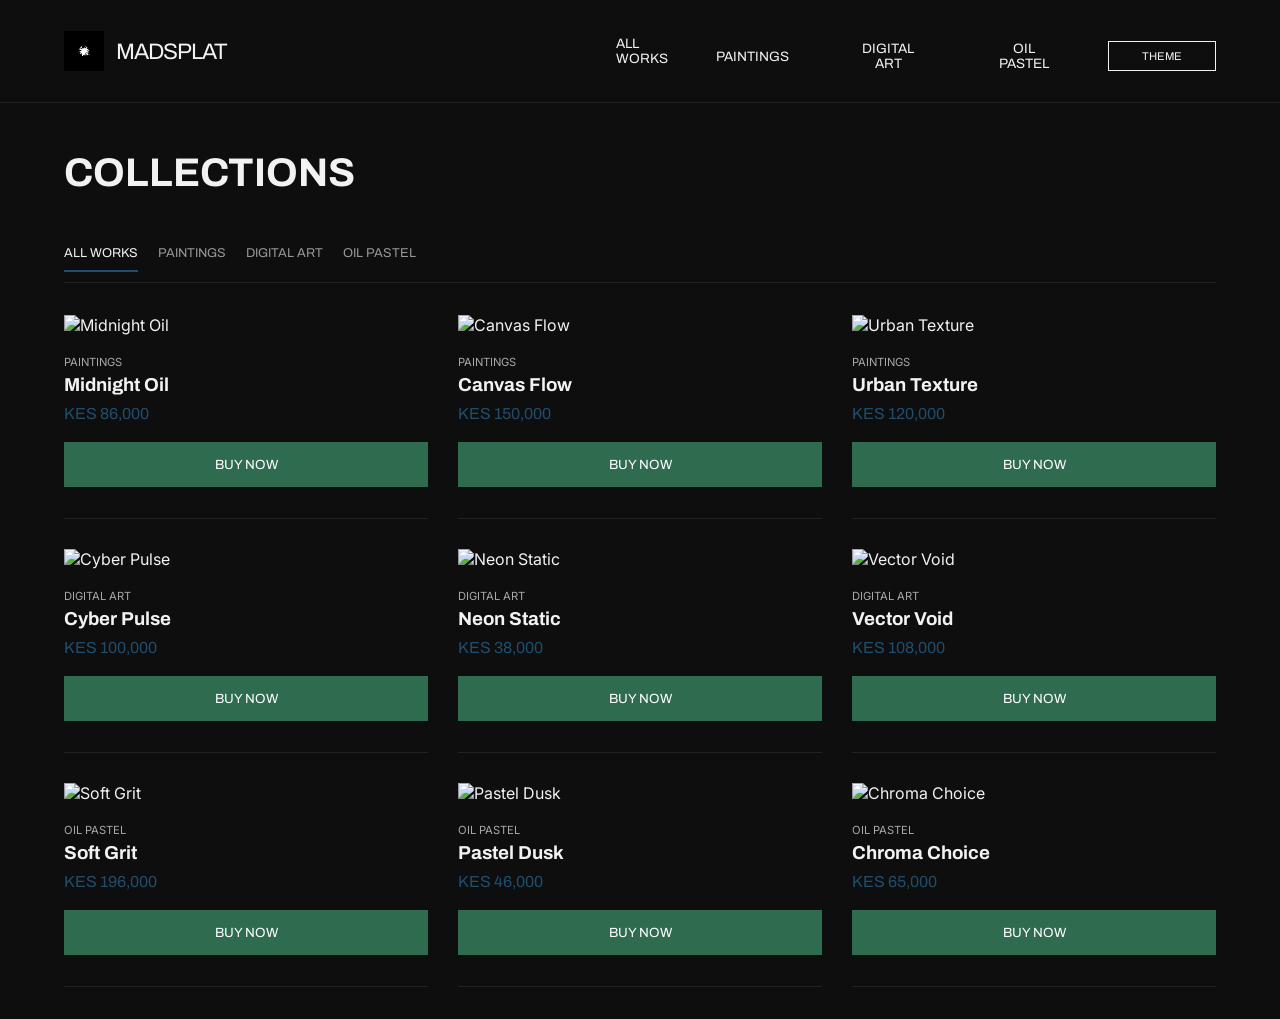
==== index.html @ 05aaa293 "Add files via upload" ====
<!DOCTYPE html>
<html lang="en" data-theme="dark">
  <head>
    <meta charset="UTF-8" />
    <meta name="viewport" content="width=device-width, initial-scale=1.0" />
    <title>Madsplat | Art</title>
    <link rel="stylesheet" href="css/style.css" />
  </head>
  <body>
    <nav>
      <div class="nav-container">
        <div class="branding">
          <img src="logo.png" alt="Madsplat" class="nav-logo" />
          <span class="brand-name">Madsplat</span>
        </div>

        <div class="hamburger" id="hamburger">
          <span class="bar"></span><span class="bar"></span
          ><span class="bar"></span>
        </div>

        <div class="nav-menu" id="nav-menu">
          <a href="index.html" class="nav-item">All Works</a>
          <button
            class="nav-item nav-cat"
            data-cat="Paintings"
            style="background: none; border: none; cursor: pointer"
          >
            Paintings
          </button>
          <button
            class="nav-item nav-cat"
            data-cat="Digital Art"
            style="background: none; border: none; cursor: pointer"
          >
            Digital Art
          </button>
          <button
            class="nav-item nav-cat"
            data-cat="Oil Pastel"
            style="background: none; border: none; cursor: pointer"
          >
            Oil Pastel
          </button>
          <button id="theme-toggle" class="theme-btn">Theme</button>
        </div>
      </div>
    </nav>

    <header style="padding: 3rem 5% 0 5%">
      <h2
        style="
          font-family: var(--font-heading);
          text-transform: uppercase;
          font-size: 2.5rem;
          margin: 0;
        "
      >
        Collections
      </h2>

      <div
        class="tab-bar"
        style="
          display: flex;
          gap: 20px;
          margin-top: 2rem;
          border-bottom: 1px solid var(--divider);
          overflow-x: auto;
          padding-bottom: 10px;
        "
      >
        <button
          class="tab-btn active"
          onclick="renderGallery('All')"
          style="
            width: auto;
            background: none;
            color: inherit;
            border-bottom: 2px solid var(--accent-blue);
          "
        >
          All Works
        </button>
        <button
          class="tab-btn"
          onclick="renderGallery('Paintings')"
          style="width: auto; background: none; color: inherit"
        >
          Paintings
        </button>
        <button
          class="tab-btn"
          onclick="renderGallery('Digital Art')"
          style="width: auto; background: none; color: inherit"
        >
          Digital Art
        </button>
        <button
          class="tab-btn"
          onclick="renderGallery('Oil Pastel')"
          style="width: auto; background: none; color: inherit"
        >
          Oil Pastel
        </button>
      </div>
    </header>

    <main id="gallery-grid" class="grid-container"></main>

    <script src="js/theme.js"></script>
    <script src="js/app.js"></script>
  </body>
</html>
---- css/style.css ----
@import url("https://fonts.googleapis.com/css2?family=Archivo:wght@700;900&family=Inter:wght@300;400;600&display=swap");

:root {
  --bg: #0e0e0e;
  --text-main: #f2f2f2;
  --text-sub: #a8a8a8;
  --accent-blue: #1f4e6d;
  --accent-alt: #822659;
  --cta: #2e6b4f;
  --divider: #222222;
  --font-heading: "Archivo", sans-serif;
  --font-body: "Inter", sans-serif;
}

[data-theme="light"] {
  --bg: #fafafa;
  --text-main: #121212;
  --text-sub: #555555;
  --divider: #e0e0e0;
}

* {
  box-sizing: border-box;
  border-radius: 0 !important;
}
body {
  background: var(--bg);
  color: var(--text-main);
  font-family: var(--font-body);
  margin: 0;
  overflow-x: hidden;
  transition: background 0.3s;
}

/* Navigation */
nav {
  border-bottom: 1px solid var(--divider);
  padding: 1rem 5%;
  position: sticky;
  top: 0;
  background: var(--bg);
  z-index: 1000;
}
.nav-container {
  display: flex;
  justify-content: space-between;
  align-items: center;
  max-width: 1400px;
  margin: 0 auto;
}
.branding {
  display: flex;
  align-items: center;
  gap: 12px;
}
.nav-logo {
  width: 40px;
  height: 40px;
  object-fit: contain;
  background: #000;
  padding: 2px;
}
.brand-name {
  font-family: var(--font-heading);
  font-size: 1.4rem;
  text-transform: uppercase;
  letter-spacing: -1px;
}

/* Hamburger */
.hamburger {
  display: none;
  cursor: pointer;
  flex-direction: column;
  gap: 5px;
  z-index: 1100;
}
.bar {
  width: 25px;
  height: 2px;
  background: var(--text-main);
  transition: 0.3s;
}

.nav-menu {
  display: flex;
  align-items: center;
  gap: 2rem;
}
.nav-item {
  text-decoration: none;
  color: var(--text-main);
  font-family: var(--font-heading);
  text-transform: uppercase;
  font-size: 0.85rem;
}
.theme-btn {
  background: transparent;
  border: 1px solid var(--text-main);
  color: var(--text-main);
  padding: 8px 16px;
  cursor: pointer;
  font-family: var(--font-heading);
  text-transform: uppercase;
  font-size: 0.7rem;
}

@media (max-width: 768px) {
  .hamburger {
    display: flex;
  }
  .nav-menu {
    position: fixed;
    top: 0;
    left: -100%;
    width: 80%;
    height: 100vh;
    background: var(--bg);
    flex-direction: column;
    padding: 100px 2rem;
    transition: 0.4s;
    border-right: 1px solid var(--divider);
  }
  .nav-menu.active {
    left: 0;
  }
  .hamburger.active .bar:nth-child(1) {
    transform: translateY(7px) rotate(45deg);
  }
  .hamburger.active .bar:nth-child(2) {
    opacity: 0;
  }
  .hamburger.active .bar:nth-child(3) {
    transform: translateY(-7px) rotate(-45deg);
  }
}

/* Gallery & Cards */
.grid-container {
  display: grid;
  grid-template-columns: repeat(auto-fill, minmax(280px, 1fr));
  gap: 30px;
  padding: 2rem 5%;
}
.art-card {
  border-bottom: 1px solid var(--divider);
  padding-bottom: 1rem;
}
.art-card img {
  width: 100%;
  aspect-ratio: 1/1;
  object-fit: cover;
}
.price {
  font-family: var(--font-heading);
  color: var(--accent-blue);
  display: block;
  margin: 10px 0;
}

/* UI Components */
.panel {
  max-width: 600px;
  margin: 3rem auto;
  padding: 2rem;
  border: 1px solid var(--divider);
}
button {
  width: 100%;
  background: var(--cta);
  color: white;
  border: none;
  padding: 15px;
  font-family: var(--font-heading);
  text-transform: uppercase;
  cursor: pointer;
  margin-top: 10px;
}
input {
  width: 100%;
  background: transparent;
  border: 1px solid var(--divider);
  color: var(--text-main);
  padding: 12px;
  margin-bottom: 15px;
}

.tab-btn {
  font-family: var(--font-heading);
  text-transform: uppercase;
  font-size: 0.8rem;
  padding: 10px 0;
  cursor: pointer;
  border: none;
  border-bottom: 2px solid transparent;
  opacity: 0.6;
  transition: 0.3s;
}

.tab-btn:hover,
.tab-btn.active {
  opacity: 1;
  border-bottom: 2px solid var(--accent-blue);
  text-decoration: none; /* Override default button hover */
}
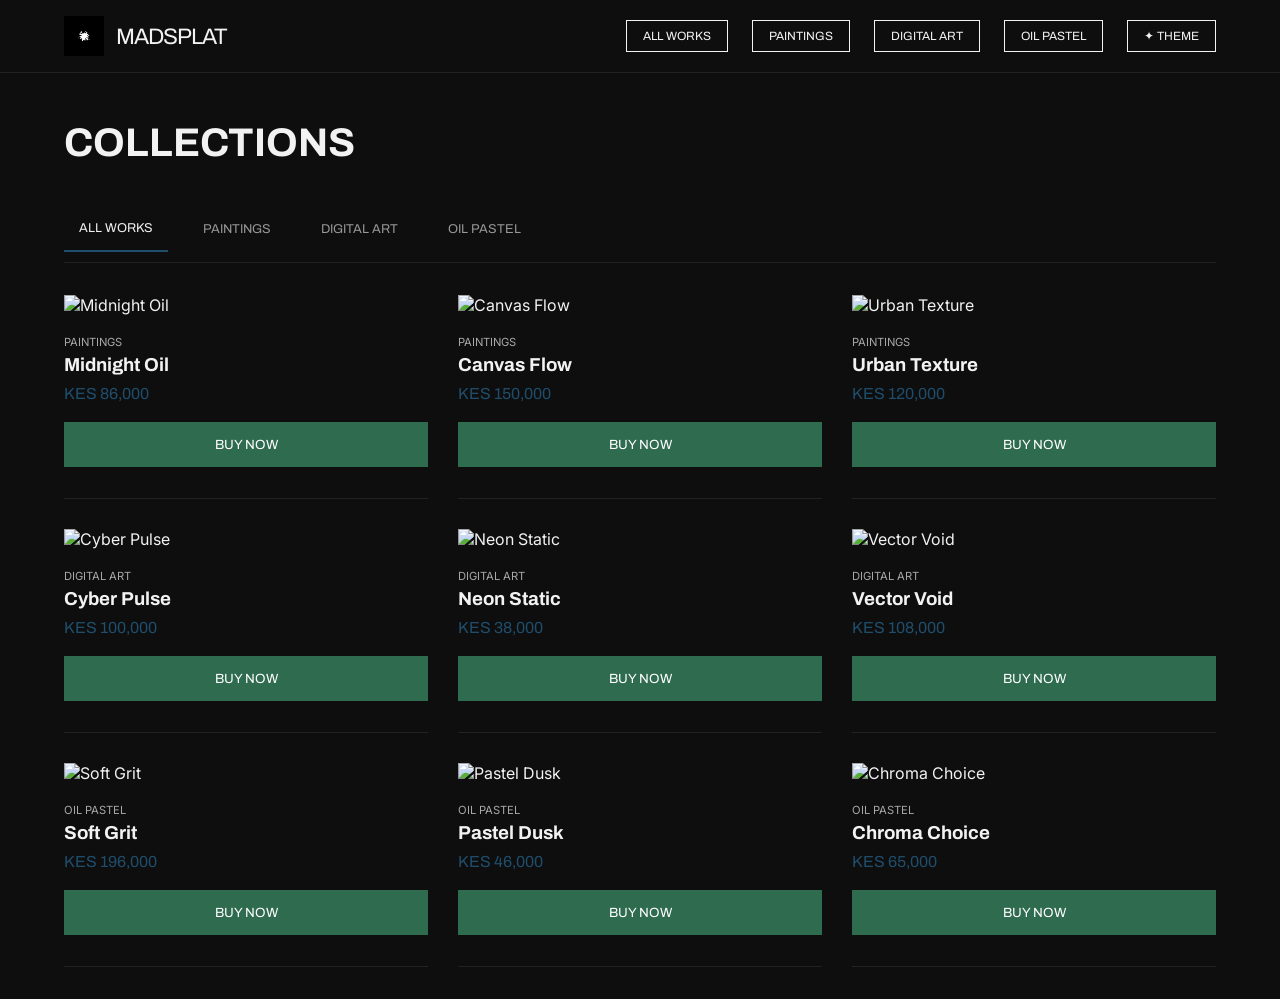
==== commit 0a0c8507: "Add files via upload" ====
--- a/index.html
+++ b/index.html
@@ -42,7 +42,7 @@
           >
             Oil Pastel
           </button>
-          <button id="theme-toggle" class="theme-btn">Theme</button>
+          <button id="theme-toggle" class="theme-btn">✦ Theme</button>
         </div>
       </div>
     </nav>
--- a/css/style.css
+++ b/css/style.css
@@ -23,6 +23,7 @@
   box-sizing: border-box;
   border-radius: 0 !important;
 }
+
 body {
   background: var(--bg);
   color: var(--text-main);
@@ -32,7 +33,7 @@
   transition: background 0.3s;
 }
 
-/* Navigation */
+/* --- Navigation & Layout --- */
 nav {
   border-bottom: 1px solid var(--divider);
   padding: 1rem 5%;
@@ -41,6 +42,7 @@
   background: var(--bg);
   z-index: 1000;
 }
+
 .nav-container {
   display: flex;
   justify-content: space-between;
@@ -48,11 +50,13 @@
   max-width: 1400px;
   margin: 0 auto;
 }
+
 .branding {
   display: flex;
   align-items: center;
   gap: 12px;
 }
+
 .nav-logo {
   width: 40px;
   height: 40px;
@@ -60,6 +64,7 @@
   background: #000;
   padding: 2px;
 }
+
 .brand-name {
   font-family: var(--font-heading);
   font-size: 1.4rem;
@@ -67,7 +72,46 @@
   letter-spacing: -1px;
 }
 
-/* Hamburger */
+.nav-menu {
+  display: flex;
+  align-items: center;
+  gap: 1.5rem;
+}
+
+/* --- Universal Button Styling (The Bordered Look) --- */
+/* This applies to Nav Items, Admin Tabs, and the Theme Button */
+.nav-item,
+.admin-tab,
+.theme-btn,
+.nav-menu button {
+  background: transparent !important;
+  border: 1px solid var(--text-main) !important;
+  color: var(--text-main) !important;
+  padding: 8px 16px;
+  cursor: pointer;
+  font-family: var(--font-heading);
+  text-transform: uppercase;
+  font-size: 0.75rem;
+  text-decoration: none;
+  display: inline-block;
+  transition: all 0.3s ease;
+}
+
+.nav-item:hover,
+.admin-tab:hover,
+.theme-btn:hover,
+.nav-menu button:hover {
+  background: rgba(255, 255, 255, 0.05) !important;
+  border-color: var(--accent-blue) !important;
+}
+
+/* Log-out Button Specific (Bordered with Alt Color) */
+button[onclick="logout()"] {
+  border-color: var(--accent-alt) !important;
+  color: var(--accent-alt) !important;
+}
+
+/* --- Hamburger Menu --- */
 .hamburger {
   display: none;
   cursor: pointer;
@@ -75,34 +119,12 @@
   gap: 5px;
   z-index: 1100;
 }
+
 .bar {
   width: 25px;
   height: 2px;
   background: var(--text-main);
   transition: 0.3s;
-}
-
-.nav-menu {
-  display: flex;
-  align-items: center;
-  gap: 2rem;
-}
-.nav-item {
-  text-decoration: none;
-  color: var(--text-main);
-  font-family: var(--font-heading);
-  text-transform: uppercase;
-  font-size: 0.85rem;
-}
-.theme-btn {
-  background: transparent;
-  border: 1px solid var(--text-main);
-  color: var(--text-main);
-  padding: 8px 16px;
-  cursor: pointer;
-  font-family: var(--font-heading);
-  text-transform: uppercase;
-  font-size: 0.7rem;
 }
 
 @media (max-width: 768px) {
@@ -120,6 +142,7 @@
     padding: 100px 2rem;
     transition: 0.4s;
     border-right: 1px solid var(--divider);
+    gap: 2rem; /* Spacing for vertical menu */
   }
   .nav-menu.active {
     left: 0;
@@ -133,24 +156,32 @@
   .hamburger.active .bar:nth-child(3) {
     transform: translateY(-7px) rotate(-45deg);
   }
-}
-
-/* Gallery & Cards */
+  .nav-menu .nav-item,
+  .nav-menu button {
+    width: 100%;
+    text-align: center;
+  }
+}
+
+/* --- Gallery & Cards --- */
 .grid-container {
   display: grid;
   grid-template-columns: repeat(auto-fill, minmax(280px, 1fr));
   gap: 30px;
   padding: 2rem 5%;
 }
+
 .art-card {
   border-bottom: 1px solid var(--divider);
   padding-bottom: 1rem;
 }
+
 .art-card img {
   width: 100%;
   aspect-ratio: 1/1;
   object-fit: cover;
 }
+
 .price {
   font-family: var(--font-heading);
   color: var(--accent-blue);
@@ -158,14 +189,16 @@
   margin: 10px 0;
 }
 
-/* UI Components */
+/* --- Forms & Panels --- */
 .panel {
   max-width: 600px;
   margin: 3rem auto;
   padding: 2rem;
   border: 1px solid var(--divider);
 }
-button {
+
+/* General Action Buttons (Buy Now, Login, etc) */
+button:not(.nav-item):not(.admin-tab):not(.theme-btn) {
   width: 100%;
   background: var(--cta);
   color: white;
@@ -176,6 +209,7 @@
   cursor: pointer;
   margin-top: 10px;
 }
+
 input {
   width: 100%;
   background: transparent;
@@ -185,6 +219,7 @@
   margin-bottom: 15px;
 }
 
+/* --- Tab Buttons (Internal Section Switching) --- */
 .tab-btn {
   font-family: var(--font-heading);
   text-transform: uppercase;
@@ -195,11 +230,12 @@
   border-bottom: 2px solid transparent;
   opacity: 0.6;
   transition: 0.3s;
+  background: transparent;
+  color: var(--text-main);
 }
 
 .tab-btn:hover,
 .tab-btn.active {
   opacity: 1;
   border-bottom: 2px solid var(--accent-blue);
-  text-decoration: none; /* Override default button hover */
-}
+}
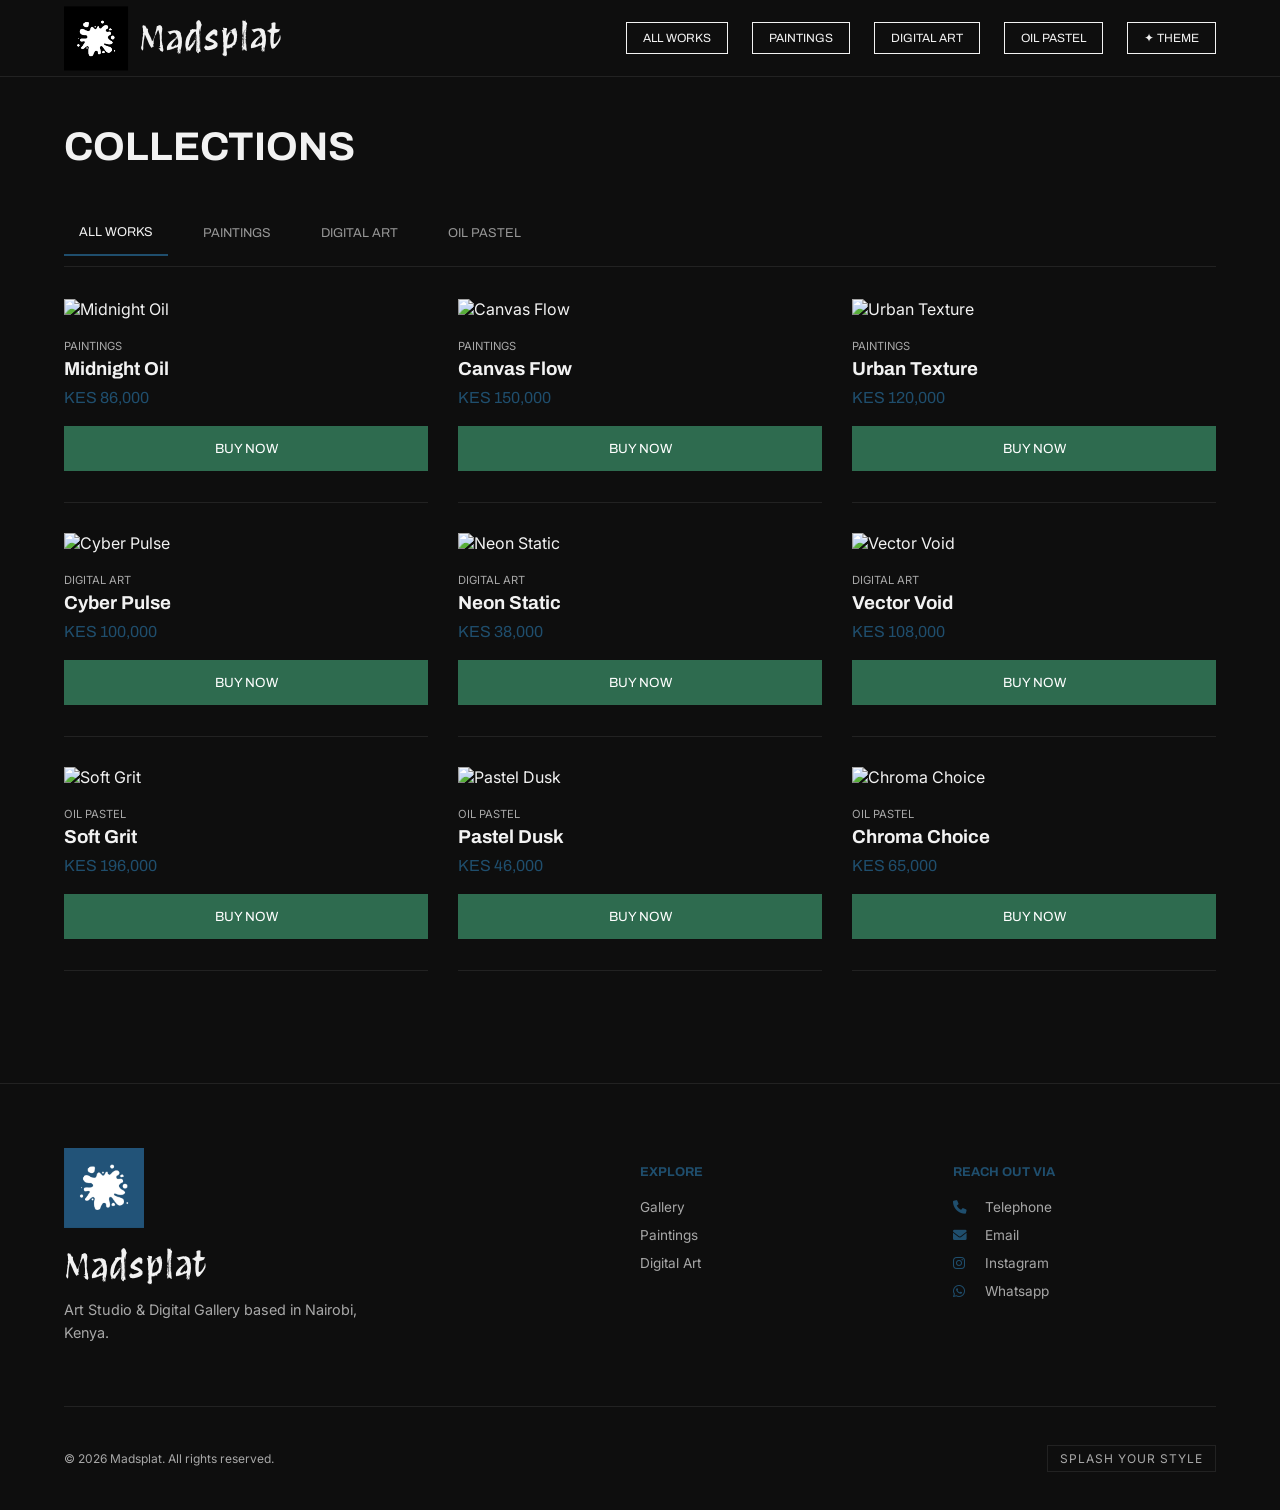
==== commit 892118db: "Add files via upload" ====
--- a/index.html
+++ b/index.html
@@ -4,13 +4,39 @@
     <meta charset="UTF-8" />
     <meta name="viewport" content="width=device-width, initial-scale=1.0" />
     <title>Madsplat | Art</title>
+    <link
+      rel="apple-touch-icon"
+      sizes="180x180"
+      href="assets/apple-touch-icon.png"
+    />
+    <link
+      rel="icon"
+      type="image/png"
+      sizes="32x32"
+      href="assets/favicon-32x32.png"
+    />
+    <link
+      rel="icon"
+      type="image/png"
+      sizes="16x16"
+      href="assets/favicon-16x16.png"
+    />
+    <link rel="manifest" href="assets/site.webmanifest" />
     <link rel="stylesheet" href="css/style.css" />
+    <link
+      rel="stylesheet"
+      href="https://cdnjs.cloudflare.com/ajax/libs/font-awesome/6.0.0/css/all.min.css"
+    />
+    <link
+      href="https://fonts.googleapis.com/css2?family=Protest+Revolution&display=swap"
+      rel="stylesheet"
+    />
   </head>
   <body>
     <nav>
       <div class="nav-container">
         <div class="branding">
-          <img src="logo.png" alt="Madsplat" class="nav-logo" />
+          <img src="assets/logo.png" alt="Madsplat Logo" class="nav-logo" />
           <span class="brand-name">Madsplat</span>
         </div>
 
@@ -24,21 +50,21 @@
           <button
             class="nav-item nav-cat"
             data-cat="Paintings"
-            style="background: none; border: none; cursor: pointer"
+            style="background: none; cursor: pointer"
           >
             Paintings
           </button>
           <button
             class="nav-item nav-cat"
             data-cat="Digital Art"
-            style="background: none; border: none; cursor: pointer"
+            style="background: none; cursor: pointer"
           >
             Digital Art
           </button>
           <button
             class="nav-item nav-cat"
             data-cat="Oil Pastel"
-            style="background: none; border: none; cursor: pointer"
+            style="background: none; cursor: pointer"
           >
             Oil Pastel
           </button>
@@ -108,6 +134,49 @@
 
     <main id="gallery-grid" class="grid-container"></main>
 
+    <footer>
+      <div class="footer-container">
+        <div class="footer-top">
+          <div class="footer-brand">
+            <img src="assets/logo2.png" alt="Madsplat" class="footer-logo" />
+            <span class="brand-name">Madsplat</span>
+            <p>Art Studio & Digital Gallery based in Nairobi, Kenya.</p>
+          </div>
+          <div class="footer-links">
+            <h4>Explore</h4>
+            <a href="index.html">Gallery</a>
+            <a href="index.html?filter=Paintings">Paintings</a>
+            <a href="index.html?filter=Digital%20Art">Digital Art</a>
+          </div>
+          <div class="footer-links">
+            <h4>Reach Out Via</h4>
+            <a href="tel:+254718009811" target="_blank"
+              ><i class="fa-solid fa-phone"></i> Telephone</a
+            >
+            <a href="mailto:trevomaina@gmail.com" target="_blank"
+              ><i class="fa-solid fa-envelope"></i> Email</a
+            >
+            <a href="https://instagram.com/madsplat_" target="_blank"
+              ><i class="fa-brands fa-instagram"></i> Instagram</a
+            >
+            <a
+              href="https://wa.me/254718009811?text=Hi%20Madsplat,%20I'm%20interested%20in%20an%20artwork."
+              target="_blank"
+              ><i class="fa-brands fa-whatsapp"></i> Whatsapp</a
+            >
+          </div>
+        </div>
+        <div class="footer-bottom">
+          <p>
+            &copy; <span id="current-year"></span> Madsplat. All rights
+            reserved.
+          </p>
+          <div class="footer-secure">
+            <span>Splash your style</span>
+          </div>
+        </div>
+      </div>
+    </footer>
     <script src="js/theme.js"></script>
     <script src="js/app.js"></script>
   </body>
--- a/css/style.css
+++ b/css/style.css
@@ -36,11 +36,12 @@
 /* --- Navigation & Layout --- */
 nav {
   border-bottom: 1px solid var(--divider);
-  padding: 1rem 5%;
+  padding: 0.5rem 5%;
   position: sticky;
   top: 0;
   background: var(--bg);
   z-index: 1000;
+  transition: padding 0.3s, ease;
 }
 
 .nav-container {
@@ -49,27 +50,52 @@
   align-items: center;
   max-width: 1400px;
   margin: 0 auto;
+  height: 60px;
 }
 
 .branding {
   display: flex;
   align-items: center;
-  gap: 12px;
-}
-
+  gap: 10px;
+}
+
+/* Enlarged Navbar Logo */
 .nav-logo {
-  width: 40px;
-  height: 40px;
+  width: 65px; /* Increased size */
+  height: 65px; /* Increased size */
   object-fit: contain;
-  background: #000;
-  padding: 2px;
+  background: transparent; /* Changed from black to match your new transparent theme */
+  padding: 0;
+  transition: transform 0.3s ease;
+}
+
+.nav-logo:hover {
+  transform: scale(1.05); /* Subtle pop effect on hover */
+}
+
+/* Enlarged Footer Logo */
+.footer-logo {
+  width: 80px; /* Larger presence in footer */
+  height: auto;
+  margin-bottom: 20px;
+  filter: none; /* Removed grayscale to let the logo pop */
+  display: block;
 }
 
 .brand-name {
-  font-family: var(--font-heading);
-  font-size: 1.4rem;
-  text-transform: uppercase;
-  letter-spacing: -1px;
+  font-family: "Protest Revolution", sans-serif;
+  font-size: 2.2rem; /* Increased size for visual impact */
+  text-transform: none;
+  color: var(--text-main);
+  display: inline-block;
+  line-height: 1;
+  margin: 0;
+
+  /* Optional: Slight rotation to make it feel more hand-painted */
+  transform: rotate(-1deg);
+
+  /* Responsive adjustment */
+  letter-spacing: 1px;
 }
 
 .nav-menu {
@@ -239,3 +265,100 @@
   opacity: 1;
   border-bottom: 2px solid var(--accent-blue);
 }
+
+/* Footer Base */
+footer {
+  border-top: 1px solid var(--divider);
+  background: var(--bg);
+  padding: 4rem 5% 2rem;
+  margin-top: 5rem;
+  transition: background 0.3s;
+}
+
+.footer-container {
+  max-width: 1400px;
+  margin: 0 auto;
+}
+
+.footer-top {
+  display: grid;
+  grid-template-columns: 2fr 1fr 1fr;
+  gap: 50px;
+  margin-bottom: 3rem;
+}
+
+.footer-brand h2 {
+  font-family: var(--font-heading);
+  text-transform: uppercase;
+  margin-bottom: 10px;
+}
+
+.footer-brand p {
+  color: var(--text-sub);
+  font-size: 0.9rem;
+  max-width: 300px;
+  line-height: 1.6;
+}
+
+.footer-links h4 {
+  font-family: var(--font-heading);
+  text-transform: uppercase;
+  font-size: 0.8rem;
+  color: var(--accent-blue);
+  margin-bottom: 20px;
+}
+
+.footer-links a {
+  display: block;
+  color: var(--text-sub);
+  text-decoration: none;
+  font-size: 0.85rem;
+  margin-bottom: 12px;
+  transition: color 0.3s;
+}
+
+.footer-links a:hover {
+  color: var(--text-main);
+}
+
+.footer-links a i {
+  width: 20px; /* Keeps icons aligned vertically */
+  margin-right: 8px;
+  color: var(--accent-blue); /* Gives icons your brand color */
+  transition: color 0.3s;
+}
+
+.footer-links a:hover i {
+  color: var(--text-main);
+}
+
+/* Footer Bottom Bar */
+.footer-bottom {
+  border-top: 1px solid var(--divider);
+  padding-top: 2rem;
+  display: flex;
+  justify-content: space-between;
+  align-items: center;
+  font-size: 0.75rem;
+  color: var(--text-sub);
+}
+
+.footer-secure span {
+  border: 1px solid var(--divider);
+  padding: 5px 12px;
+  text-transform: uppercase;
+  letter-spacing: 1px;
+}
+
+/* Mobile Responsiveness */
+@media (max-width: 768px) {
+  .footer-top {
+    grid-template-columns: 1fr;
+    gap: 40px;
+  }
+  .footer-bottom {
+    flex-direction: column;
+    gap: 20px;
+    text-align: center;
+  }
+}
